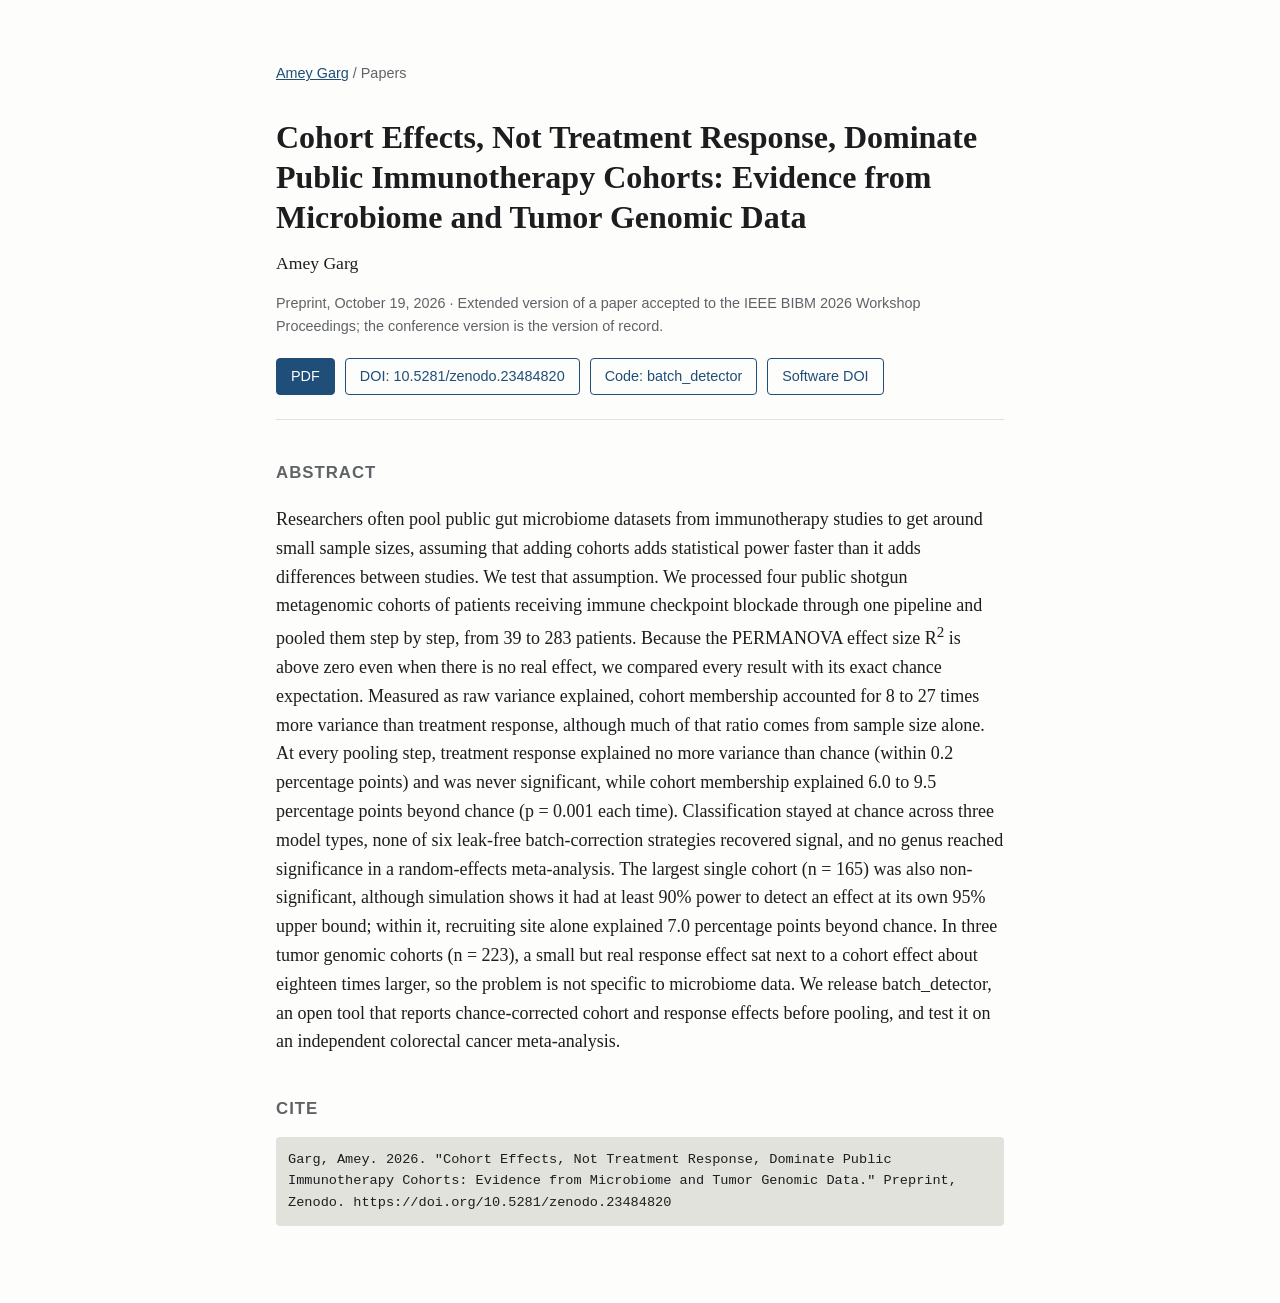
==== cohort-effects/index.html @ e6af9e68 "Add page for Cohort Effects paper" ====
<!doctype html>
<html lang="en">
<head>
<meta charset="utf-8">
<meta name="viewport" content="width=device-width, initial-scale=1">
<title>Cohort Effects, Not Treatment Response, Dominate Public Immunotherapy Cohorts: Evidence from Microbiome and Tumor Genomic Data</title>
<meta name="description" content="Pooling four public gut microbiome cohorts of immune checkpoint blockade patients shows cohort membership, not treatment response, drives the variance. Includes the open batch_detector tool.">

<meta name="citation_title" content="Cohort Effects, Not Treatment Response, Dominate Public Immunotherapy Cohorts: Evidence from Microbiome and Tumor Genomic Data">
<meta name="citation_author" content="Garg, Amey">
<meta name="citation_publication_date" content="2026/10/19">
<meta name="citation_online_date" content="2026/10/19">
<meta name="citation_publisher" content="Zenodo">
<meta name="citation_doi" content="10.5281/zenodo.23484820">
<meta name="citation_language" content="en">
<meta name="citation_keywords" content="gut microbiome; immunotherapy; immune checkpoint blockade; batch effects; cohort effects; PERMANOVA; meta-analysis; metagenomics">
<meta name="citation_abstract_html_url" content="https://ames943.github.io/cohort-effects/">
<meta name="citation_pdf_url" content="https://ames943.github.io/cohort-effects/Garg_2026_Cohort_Effects_preprint.pdf">

<link rel="canonical" href="https://ames943.github.io/cohort-effects/">
<link rel="stylesheet" href="../style.css">
</head>
<body>
<main>
<p class="nav"><a href="../">Amey Garg</a> / Papers</p>

<h1>Cohort Effects, Not Treatment Response, Dominate Public Immunotherapy Cohorts: Evidence from Microbiome and Tumor Genomic Data</h1>
<p class="authors">Amey Garg</p>
<p class="meta">Preprint, October 19, 2026 &middot; Extended version of a paper accepted to the IEEE BIBM 2026 Workshop Proceedings; the conference version is the version of record.</p>

<div class="links">
  <a class="primary" href="Garg_2026_Cohort_Effects_preprint.pdf">PDF</a>
  <a href="https://doi.org/10.5281/zenodo.23484820">DOI: 10.5281/zenodo.23484820</a>
  <a href="https://github.com/ames943/batch_detector">Code: batch_detector</a>
  <a href="https://doi.org/10.5281/zenodo.23226392">Software DOI</a>
</div>

<section class="abstract">
<h2>Abstract</h2>
<p>Researchers often pool public gut microbiome datasets from immunotherapy studies to get around small sample sizes, assuming that adding cohorts adds statistical power faster than it adds differences between studies. We test that assumption. We processed four public shotgun metagenomic cohorts of patients receiving immune checkpoint blockade through one pipeline and pooled them step by step, from 39 to 283 patients. Because the PERMANOVA effect size R<sup>2</sup> is above zero even when there is no real effect, we compared every result with its exact chance expectation. Measured as raw variance explained, cohort membership accounted for 8 to 27 times more variance than treatment response, although much of that ratio comes from sample size alone. At every pooling step, treatment response explained no more variance than chance (within 0.2 percentage points) and was never significant, while cohort membership explained 6.0 to 9.5 percentage points beyond chance (p = 0.001 each time). Classification stayed at chance across three model types, none of six leak-free batch-correction strategies recovered signal, and no genus reached significance in a random-effects meta-analysis. The largest single cohort (n = 165) was also non-significant, although simulation shows it had at least 90% power to detect an effect at its own 95% upper bound; within it, recruiting site alone explained 7.0 percentage points beyond chance. In three tumor genomic cohorts (n = 223), a small but real response effect sat next to a cohort effect about eighteen times larger, so the problem is not specific to microbiome data. We release batch_detector, an open tool that reports chance-corrected cohort and response effects before pooling, and test it on an independent colorectal cancer meta-analysis.</p>
</section>

<h2>Cite</h2>
<pre class="cite">Garg, Amey. 2026. "Cohort Effects, Not Treatment Response, Dominate Public Immunotherapy Cohorts: Evidence from Microbiome and Tumor Genomic Data." Preprint, Zenodo. https://doi.org/10.5281/zenodo.23484820</pre>
</main>
</body>
</html>
---- style.css ----
:root {
  --bg: #fdfdfb;
  --text: #1d1d1f;
  --muted: #5f6368;
  --accent: #1f4e79;
  --rule: #e2e2dc;
}
@media (prefers-color-scheme: dark) {
  :root {
    --bg: #16181b;
    --text: #e8e8e6;
    --muted: #a0a4a8;
    --accent: #8fb8de;
    --rule: #2c2f33;
  }
}
* { box-sizing: border-box; }
body {
  margin: 0;
  background: var(--bg);
  color: var(--text);
  font-family: Georgia, "Times New Roman", serif;
  font-size: 18px;
  line-height: 1.6;
}
main {
  max-width: 760px;
  margin: 0 auto;
  padding: 48px 16px 64px;
}
a { color: var(--accent); }
h1 { font-size: 2rem; line-height: 1.25; margin: 0 0 12px; }
h2 {
  font-size: 1.05rem;
  text-transform: uppercase;
  letter-spacing: 0.06em;
  color: var(--muted);
  margin: 40px 0 12px;
  font-family: -apple-system, "Helvetica Neue", Arial, sans-serif;
}
.meta, .nav, .links, .paper-list .venue {
  font-family: -apple-system, "Helvetica Neue", Arial, sans-serif;
  font-size: 0.9rem;
  color: var(--muted);
}
.nav { margin-bottom: 32px; }
.authors { font-size: 1.1rem; margin: 0 0 4px; }
.links { margin: 20px 0 8px; display: flex; flex-wrap: wrap; gap: 10px; }
.links a {
  display: inline-block;
  padding: 6px 14px;
  border: 1px solid var(--accent);
  border-radius: 4px;
  text-decoration: none;
}
.links a.primary { background: var(--accent); color: var(--bg); }
.abstract { border-top: 1px solid var(--rule); margin-top: 24px; }
.paper-list { list-style: none; padding: 0; margin: 0; }
.paper-list li { padding: 16px 0; border-bottom: 1px solid var(--rule); }
.paper-list .title { font-size: 1.1rem; font-weight: bold; }
pre.cite {
  white-space: pre-wrap;
  font-size: 0.85rem;
  background: var(--rule);
  padding: 12px;
  border-radius: 4px;
}
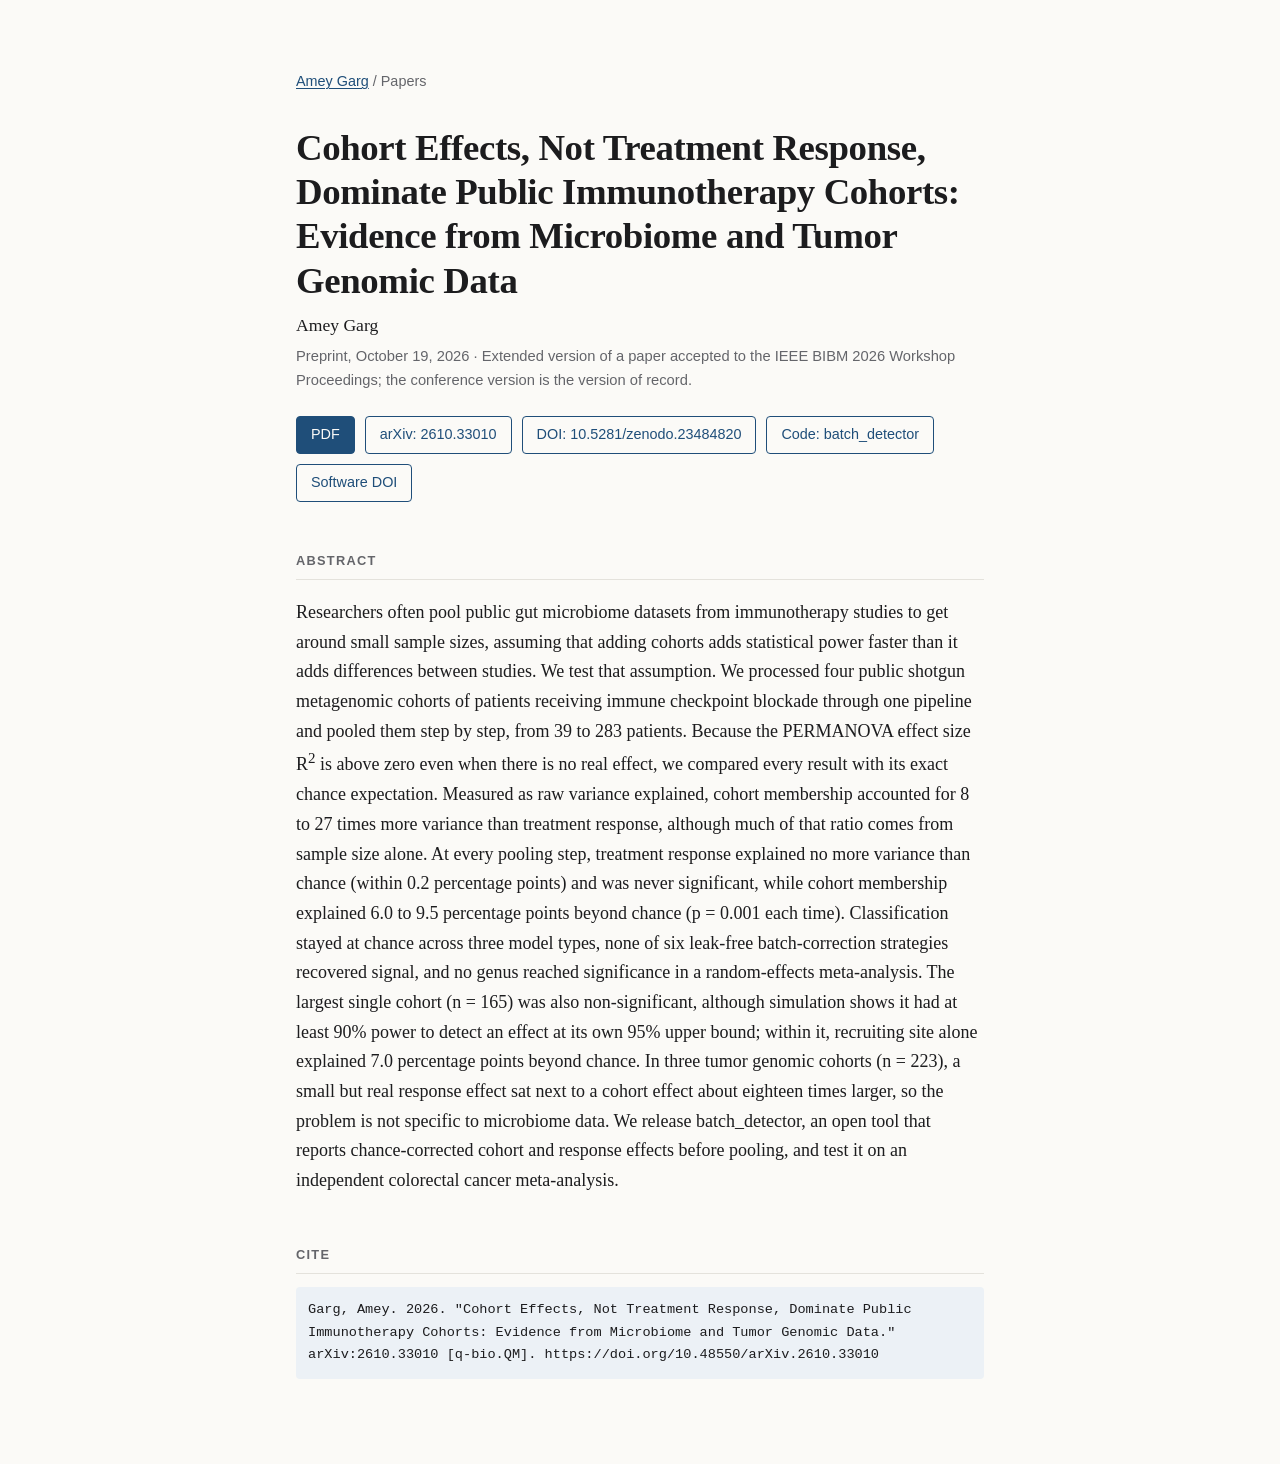
==== commit 2fb2e152: "Add arXiv link and citation to Cohort Effects page" ====
--- a/cohort-effects/index.html
+++ b/cohort-effects/index.html
@@ -12,6 +12,7 @@
 <meta name="citation_online_date" content="2026/10/19">
 <meta name="citation_publisher" content="Zenodo">
 <meta name="citation_doi" content="10.5281/zenodo.23484820">
+<meta name="citation_arxiv_id" content="2610.33010">
 <meta name="citation_language" content="en">
 <meta name="citation_keywords" content="gut microbiome; immunotherapy; immune checkpoint blockade; batch effects; cohort effects; PERMANOVA; meta-analysis; metagenomics">
 <meta name="citation_abstract_html_url" content="https://ames943.github.io/cohort-effects/">
@@ -30,6 +31,7 @@
 
 <div class="links">
   <a class="primary" href="Garg_2026_Cohort_Effects_preprint.pdf">PDF</a>
+  <a href="https://arxiv.org/abs/2610.33010">arXiv: 2610.33010</a>
   <a href="https://doi.org/10.5281/zenodo.23484820">DOI: 10.5281/zenodo.23484820</a>
   <a href="https://github.com/ames943/batch_detector">Code: batch_detector</a>
   <a href="https://doi.org/10.5281/zenodo.23226392">Software DOI</a>
@@ -41,7 +43,7 @@
 </section>
 
 <h2>Cite</h2>
-<pre class="cite">Garg, Amey. 2026. "Cohort Effects, Not Treatment Response, Dominate Public Immunotherapy Cohorts: Evidence from Microbiome and Tumor Genomic Data." Preprint, Zenodo. https://doi.org/10.5281/zenodo.23484820</pre>
+<pre class="cite">Garg, Amey. 2026. "Cohort Effects, Not Treatment Response, Dominate Public Immunotherapy Cohorts: Evidence from Microbiome and Tumor Genomic Data." arXiv:2610.33010 [q-bio.QM]. https://doi.org/10.48550/arXiv.2610.33010</pre>
 </main>
 </body>
 </html>
--- a/style.css
+++ b/style.css
@@ -1,17 +1,23 @@
 :root {
-  --bg: #fdfdfb;
-  --text: #1d1d1f;
-  --muted: #5f6368;
+  --bg: #fbfaf7;
+  --text: #1c1c1e;
+  --muted: #64656a;
   --accent: #1f4e79;
-  --rule: #e2e2dc;
+  --rule: #e4e2dc;
+  --tag-bg: #ecf1f6;
+  --tag-text: #1f4e79;
+  --sans: -apple-system, BlinkMacSystemFont, "Helvetica Neue", Arial, sans-serif;
+  --serif: Georgia, "Times New Roman", serif;
 }
 @media (prefers-color-scheme: dark) {
   :root {
-    --bg: #16181b;
-    --text: #e8e8e6;
-    --muted: #a0a4a8;
-    --accent: #8fb8de;
-    --rule: #2c2f33;
+    --bg: #17191c;
+    --text: #e9e9e6;
+    --muted: #a3a6ab;
+    --accent: #93bbe2;
+    --rule: #2d3035;
+    --tag-bg: #222b36;
+    --tag-text: #a9c8e8;
   }
 }
 * { box-sizing: border-box; }
@@ -19,33 +25,82 @@
   margin: 0;
   background: var(--bg);
   color: var(--text);
-  font-family: Georgia, "Times New Roman", serif;
+  font-family: var(--serif);
   font-size: 18px;
-  line-height: 1.6;
+  line-height: 1.65;
 }
 main {
-  max-width: 760px;
+  max-width: 720px;
   margin: 0 auto;
-  padding: 48px 16px 64px;
+  padding: 56px 16px 72px;
 }
-a { color: var(--accent); }
-h1 { font-size: 2rem; line-height: 1.25; margin: 0 0 12px; }
+a { color: var(--accent); text-underline-offset: 2px; }
+a:hover { text-decoration-thickness: 2px; }
+
+h1 { font-size: 2.3rem; line-height: 1.2; margin: 0 0 8px; letter-spacing: -0.01em; }
 h2 {
-  font-size: 1.05rem;
+  font-family: var(--sans);
+  font-size: 0.8rem;
+  font-weight: 600;
   text-transform: uppercase;
-  letter-spacing: 0.06em;
+  letter-spacing: 0.1em;
   color: var(--muted);
-  margin: 40px 0 12px;
-  font-family: -apple-system, "Helvetica Neue", Arial, sans-serif;
+  margin: 48px 0 8px;
+  padding-bottom: 8px;
+  border-bottom: 1px solid var(--rule);
 }
-.meta, .nav, .links, .paper-list .venue {
-  font-family: -apple-system, "Helvetica Neue", Arial, sans-serif;
-  font-size: 0.9rem;
-  color: var(--muted);
+h3 { font-size: 1.15rem; line-height: 1.4; margin: 6px 0 8px; }
+h3 a { color: var(--text); text-decoration: none; }
+h3 a:hover { color: var(--accent); text-decoration: underline; }
+
+.meta, .nav, .links, .note, .tags, .updates {
+  font-family: var(--sans);
 }
-.nav { margin-bottom: 32px; }
+.meta { font-size: 0.92rem; color: var(--muted); margin: 0 0 24px; }
+.intro p:not(.meta) { margin: 0 0 16px; }
+.nav { font-size: 0.9rem; color: var(--muted); margin-bottom: 32px; }
+
+.paper { padding: 20px 0; border-bottom: 1px solid var(--rule); }
+.paper:last-child { border-bottom: none; }
+.paper p { margin: 0 0 10px; }
+.tags { margin: 0 0 2px !important; display: flex; flex-wrap: wrap; gap: 6px; }
+.tag {
+  font-size: 0.72rem;
+  font-weight: 600;
+  letter-spacing: 0.03em;
+  background: var(--tag-bg);
+  color: var(--tag-text);
+  padding: 2px 8px;
+  border-radius: 3px;
+}
+.btns {
+  list-style: none;
+  padding: 0;
+  margin: 12px 0 10px;
+  display: flex;
+  flex-wrap: wrap;
+  gap: 8px;
+  font-family: var(--sans);
+  font-size: 0.85rem;
+}
+.btns a {
+  display: inline-block;
+  padding: 4px 12px;
+  border: 1px solid var(--rule);
+  border-radius: 4px;
+  text-decoration: none;
+  line-height: 1.5;
+}
+.btns a:hover { border-color: var(--accent); }
+.note { font-size: 0.82rem; color: var(--muted); }
+
+.updates { list-style: none; padding: 0; margin: 12px 0 0; font-size: 0.95rem; }
+.updates li { display: flex; gap: 16px; padding: 6px 0; }
+.updates .date { flex: 0 0 72px; color: var(--muted); }
+
+/* paper pages */
 .authors { font-size: 1.1rem; margin: 0 0 4px; }
-.links { margin: 20px 0 8px; display: flex; flex-wrap: wrap; gap: 10px; }
+.links { margin: 20px 0 8px; display: flex; flex-wrap: wrap; gap: 10px; font-size: 0.9rem; }
 .links a {
   display: inline-block;
   padding: 6px 14px;
@@ -54,14 +109,17 @@
   text-decoration: none;
 }
 .links a.primary { background: var(--accent); color: var(--bg); }
-.abstract { border-top: 1px solid var(--rule); margin-top: 24px; }
-.paper-list { list-style: none; padding: 0; margin: 0; }
-.paper-list li { padding: 16px 0; border-bottom: 1px solid var(--rule); }
-.paper-list .title { font-size: 1.1rem; font-weight: bold; }
+.abstract { margin-top: 8px; }
 pre.cite {
   white-space: pre-wrap;
   font-size: 0.85rem;
-  background: var(--rule);
+  background: var(--tag-bg);
   padding: 12px;
   border-radius: 4px;
 }
+
+@media (max-width: 480px) {
+  h1 { font-size: 1.9rem; }
+  .updates li { flex-direction: column; gap: 0; }
+  .updates .date { flex: none; font-size: 0.85rem; }
+}
